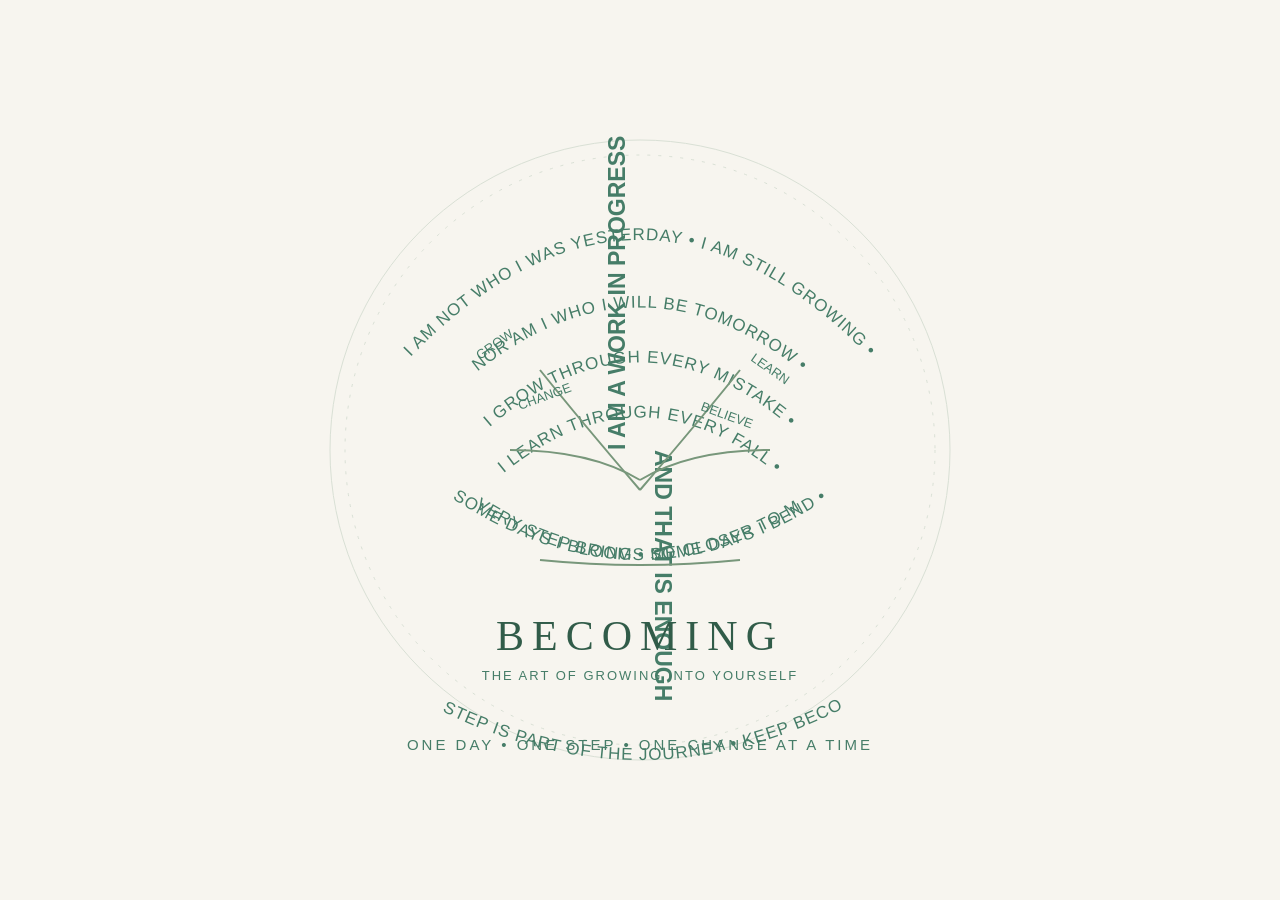
==== LE6-1.html @ 78dbe9c6 "Rename LE6.1.html to LE6-1.html" ====
<!DOCTYPE html>
<html lang="en">
<head>
<meta charset="UTF-8">
<title>Becoming - SVG Text Art</title>

<style>
body {
    margin: 0;
    background: #f7f5ef;
    display: flex;
    justify-content: center;
    align-items: center;
    min-height: 100vh;
    font-family: Arial, sans-serif;
}

svg {
    max-width: 100%;
    height: auto;
}

text {
    font-family: Arial, sans-serif;
    fill: #467d68;
}

.title {
    font-family: Georgia, serif;
    font-size: 42px;
    letter-spacing: 8px;
    fill: #315c49;
}

.poem {
    font-size: 17px;
    letter-spacing: 1px;
}

.small {
    font-size: 13px;
    letter-spacing: 2px;
}

</style>
</head>

<body>

<svg width="900" height="780" viewBox="0 0 900 780"
xmlns="http://www.w3.org/2000/svg">

<defs>

    <!-- Tree canopy text paths -->
    <path id="branch1" d="M190 330 Q450 30 710 330"/>
    <path id="branch2" d="M230 365 Q450 130 670 365"/>
    <path id="branch3" d="M270 395 Q450 210 630 395"/>
    <path id="branch4" d="M300 425 Q450 290 600 425"/>

    <!-- Lower canopy -->
    <path id="lower1" d="M250 430 Q450 570 650 430"/>
    <path id="lower2" d="M290 450 Q450 550 610 450"/>

    <!-- Ground / roots -->
    <path id="roots" d="M250 650 Q450 750 650 650"/>

</defs>

<circle cx="450" cy="390" r="310"
fill="none" stroke="#d9e0d5" stroke-width="1"/>

<circle cx="450" cy="390" r="295"
fill="none" stroke="#d9e0d5" stroke-width="1"
stroke-dasharray="3 8"/>

<g class="poem">

<text>
<textPath href="#branch1" startOffset="50%"
text-anchor="middle">
I AM NOT WHO I WAS YESTERDAY • I AM STILL GROWING •
</textPath>
</text>

<text>
<textPath href="#branch2" startOffset="50%"
text-anchor="middle">
NOR AM I WHO I WILL BE TOMORROW •
</textPath>
</text>

<text>
<textPath href="#branch3" startOffset="50%"
text-anchor="middle">
I GROW THROUGH EVERY MISTAKE •
</textPath>
</text>

<text>
<textPath href="#branch4" startOffset="50%"
text-anchor="middle">
I LEARN THROUGH EVERY FALL •
</textPath>
</text>

<text>
<textPath href="#lower1" startOffset="50%"
text-anchor="middle">
SOME DAYS I BLOOM • SOME DAYS I BEND •
</textPath>
</text>

<text>
<textPath href="#lower2" startOffset="50%"
text-anchor="middle">
BUT EVERY STEP BRINGS ME CLOSER TO MYSELF
</textPath>
</text>

</g>

<g fill="#315c49">

<text x="435" y="390" font-size="23"
font-weight="bold" transform="rotate(-90 435 390)">
I AM A WORK IN PROGRESS
</text>

<text x="465" y="390" font-size="23"
font-weight="bold" transform="rotate(90 465 390)">
AND THAT IS ENOUGH
</text>

</g>


<g fill="none" stroke="#78977b"
stroke-width="2">

<path d="M450 430 Q390 360 350 310"/>
<path d="M450 430 Q510 360 550 310"/>
<path d="M450 420 Q400 390 320 390"/>
<path d="M450 420 Q500 390 580 390"/>

</g>


<g fill="#719579" font-size="13">

<text x="290" y="300" transform="rotate(-35 290 300)">GROW</text>
<text x="560" y="300" transform="rotate(35 560 300)">LEARN</text>
<text x="330" y="350" transform="rotate(-20 330 350)">CHANGE</text>
<text x="510" y="350" transform="rotate(20 510 350)">BELIEVE</text>

</g>


<g class="poem">

<text>
<textPath href="#roots" startOffset="50%"
text-anchor="middle">
EVERY STEP IS PART OF THE JOURNEY • KEEP BECOMING •
</textPath>
</text>

</g>


<path d="M350 500 Q450 510 550 500"
stroke="#78977b" stroke-width="2" fill="none"/>


<text x="450" y="590"
text-anchor="middle" class="title">
BECOMING
</text>

<text x="450" y="620"
text-anchor="middle" class="small">
THE ART OF GROWING INTO YOURSELF
</text>

<text x="450" y="690"
text-anchor="middle"
font-size="15" letter-spacing="3"
fill="#78977b">
ONE DAY • ONE STEP • ONE CHANGE AT A TIME
</text>

</svg>

</body>
</html>
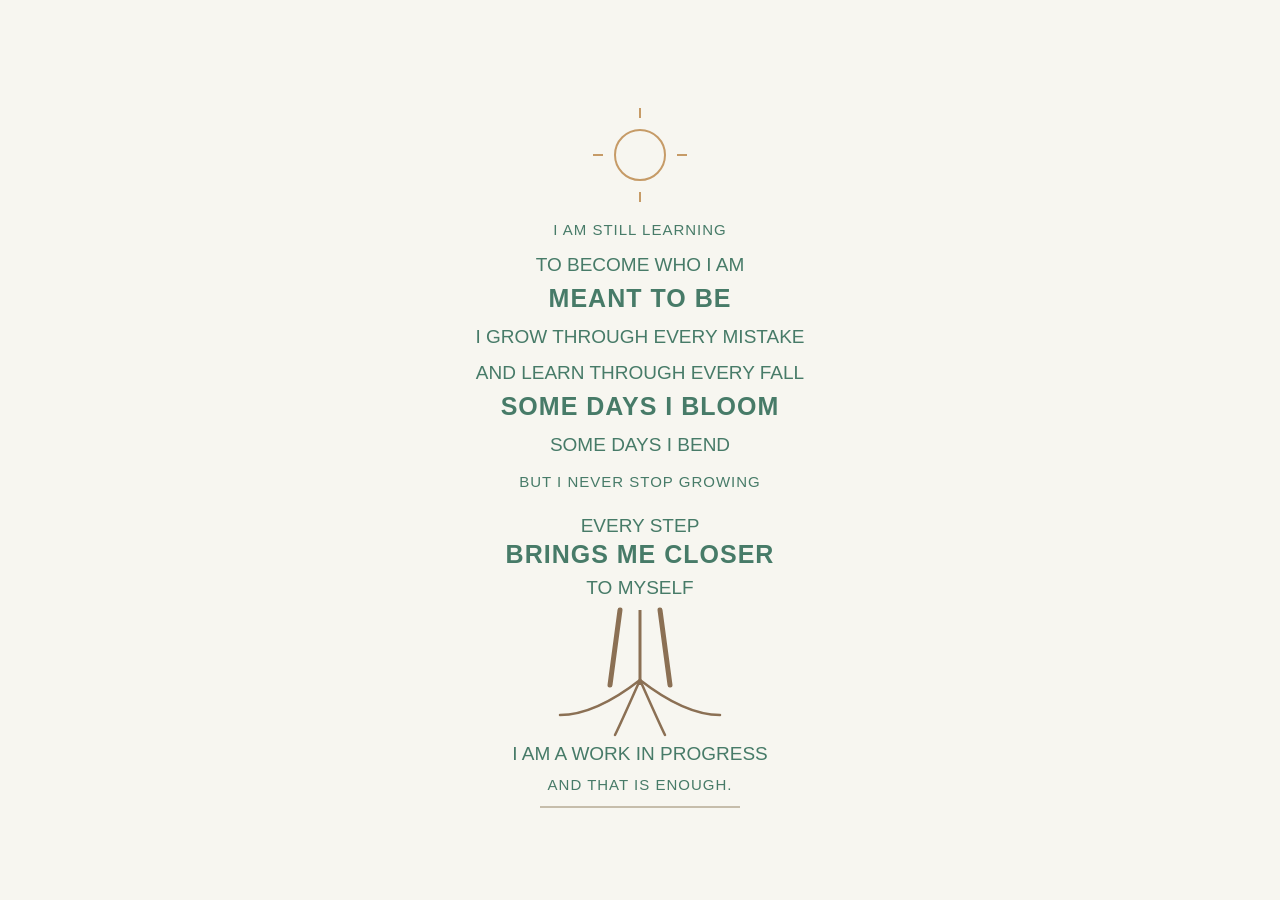
==== commit c5d59e67: "Update LE6-1.html" ====
--- a/LE6-1.html
+++ b/LE6-1.html
@@ -3,46 +3,50 @@
 <html lang="en">
 <head>
 <meta charset="UTF-8">
+<meta name="viewport" content="width=device-width, initial-scale=1.0">
 <title>Becoming - SVG Text Art</title>
 
 <style>
-body {
-    margin: 0;
-    background: #f7f5ef;
-    display: flex;
-    justify-content: center;
-    align-items: center;
-    min-height: 100vh;
-    font-family: Arial, sans-serif;
-}
+    body {
+        margin: 0;
+        background: #f7f6f0;
+        display: flex;
+        justify-content: center;
+        align-items: center;
+        min-height: 100vh;
+        font-family: Arial, sans-serif;
+    }
 
-svg {
-    max-width: 100%;
-    height: auto;
-}
+    svg {
+        max-width: 100%;
+        height: auto;
+    }
 
-text {
-    font-family: Arial, sans-serif;
-    fill: #467d68;
-}
+    .poem {
+        fill: #477b68;
+        text-anchor: middle;
+        font-family: Arial, sans-serif;
+    }
 
-.title {
-    font-family: Georgia, serif;
-    font-size: 42px;
-    letter-spacing: 8px;
-    fill: #315c49;
-}
+    .large {
+        font-size: 25px;
+        font-weight: bold;
+        letter-spacing: 1px;
+    }
 
-.poem {
-    font-size: 17px;
-    letter-spacing: 1px;
-}
+    .medium {
+        font-size: 19px;
+    }
 
-.small {
-    font-size: 13px;
-    letter-spacing: 2px;
-}
+    .small {
+        font-size: 15px;
+        letter-spacing: 1px;
+    }
 
+    .tiny {
+        font-size: 12px;
+        letter-spacing: 2px;
+    }
 </style>
 </head>
 
@@ -51,144 +55,109 @@
 <svg width="900" height="780" viewBox="0 0 900 780"
 xmlns="http://www.w3.org/2000/svg">
 
-<defs>
+<!-- Background -->
+<rect width="900" height="780" fill="#f7f6f0"/>
 
-    <!-- Tree canopy text paths -->
-    <path id="branch1" d="M190 330 Q450 30 710 330"/>
-    <path id="branch2" d="M230 365 Q450 130 670 365"/>
-    <path id="branch3" d="M270 395 Q450 210 630 395"/>
-    <path id="branch4" d="M300 425 Q450 290 600 425"/>
+<!-- Small sun -->
+<circle cx="450" cy="95" r="25"
+fill="none" stroke="#c69b67" stroke-width="2"/>
 
-    <!-- Lower canopy -->
-    <path id="lower1" d="M250 430 Q450 570 650 430"/>
-    <path id="lower2" d="M290 450 Q450 550 610 450"/>
+<path d="M450 58 V48 M450 132 V142
+M413 95 H403 M487 95 H497"
+stroke="#c69b67" stroke-width="2"/>
 
-    <!-- Ground / roots -->
-    <path id="roots" d="M250 650 Q450 750 650 650"/>
-
-</defs>
-
-<circle cx="450" cy="390" r="310"
-fill="none" stroke="#d9e0d5" stroke-width="1"/>
-
-<circle cx="450" cy="390" r="295"
-fill="none" stroke="#d9e0d5" stroke-width="1"
-stroke-dasharray="3 8"/>
+<!-- TREE CANOPY: POEM TEXT -->
 
 <g class="poem">
 
-<text>
-<textPath href="#branch1" startOffset="50%"
-text-anchor="middle">
-I AM NOT WHO I WAS YESTERDAY • I AM STILL GROWING •
-</textPath>
-</text>
+    <text x="450" y="175" class="small">
+        I AM STILL LEARNING
+    </text>
 
-<text>
-<textPath href="#branch2" startOffset="50%"
-text-anchor="middle">
-NOR AM I WHO I WILL BE TOMORROW •
-</textPath>
-</text>
+    <text x="450" y="211" class="medium">
+        TO BECOME WHO I AM
+    </text>
 
-<text>
-<textPath href="#branch3" startOffset="50%"
-text-anchor="middle">
-I GROW THROUGH EVERY MISTAKE •
-</textPath>
-</text>
+    <text x="450" y="247" class="large">
+        MEANT TO BE
+    </text>
 
-<text>
-<textPath href="#branch4" startOffset="50%"
-text-anchor="middle">
-I LEARN THROUGH EVERY FALL •
-</textPath>
-</text>
+    <text x="450" y="283" class="medium">
+        I GROW THROUGH EVERY MISTAKE
+    </text>
 
-<text>
-<textPath href="#lower1" startOffset="50%"
-text-anchor="middle">
-SOME DAYS I BLOOM • SOME DAYS I BEND •
-</textPath>
-</text>
+    <text x="450" y="319" class="medium">
+        AND LEARN THROUGH EVERY FALL
+    </text>
 
-<text>
-<textPath href="#lower2" startOffset="50%"
-text-anchor="middle">
-BUT EVERY STEP BRINGS ME CLOSER TO MYSELF
-</textPath>
-</text>
+    <text x="450" y="355" class="large">
+        SOME DAYS I BLOOM
+    </text>
+
+    <text x="450" y="391" class="medium">
+        SOME DAYS I BEND
+    </text>
+
+    <text x="450" y="427" class="small">
+        BUT I NEVER STOP GROWING
+    </text>
 
 </g>
 
-<g fill="#315c49">
+<!-- Tree trunk: poem continues -->
 
-<text x="435" y="390" font-size="23"
-font-weight="bold" transform="rotate(-90 435 390)">
-I AM A WORK IN PROGRESS
-</text>
+<g class="poem">
 
-<text x="465" y="390" font-size="23"
-font-weight="bold" transform="rotate(90 465 390)">
-AND THAT IS ENOUGH
-</text>
+    <text x="450" y="472" class="medium">
+        EVERY STEP
+    </text>
+
+    <text x="450" y="503" class="large">
+        BRINGS ME CLOSER
+    </text>
+
+    <text x="450" y="534" class="medium">
+        TO MYSELF
+    </text>
 
 </g>
 
+<!-- Tree trunk illustration -->
+<path d="M430 550 L420 625
+M470 550 L480 625"
+fill="none" stroke="#8b7054" stroke-width="5"
+stroke-linecap="round"/>
 
-<g fill="none" stroke="#78977b"
-stroke-width="2">
+<path d="M450 550 V625"
+stroke="#8b7054" stroke-width="3"/>
 
-<path d="M450 430 Q390 360 350 310"/>
-<path d="M450 430 Q510 360 550 310"/>
-<path d="M450 420 Q400 390 320 390"/>
-<path d="M450 420 Q500 390 580 390"/>
+<!-- Roots -->
+<g fill="none" stroke="#8b7054"
+stroke-width="2.5" stroke-linecap="round">
+
+    <path d="M450 620 Q405 655 370 655"/>
+    <path d="M450 620 Q495 655 530 655"/>
+    <path d="M450 620 Q430 665 425 675"/>
+    <path d="M450 620 Q470 665 475 675"/>
 
 </g>
 
+<!-- Final poem -->
+<g class="poem">
 
-<g fill="#719579" font-size="13">
+    <text x="450" y="700" class="medium">
+        I AM A WORK IN PROGRESS
+    </text>
 
-<text x="290" y="300" transform="rotate(-35 290 300)">GROW</text>
-<text x="560" y="300" transform="rotate(35 560 300)">LEARN</text>
-<text x="330" y="350" transform="rotate(-20 330 350)">CHANGE</text>
-<text x="510" y="350" transform="rotate(20 510 350)">BELIEVE</text>
+    <text x="450" y="730" class="small">
+        AND THAT IS ENOUGH.
+    </text>
 
 </g>
 
-
-<g class="poem">
-
-<text>
-<textPath href="#roots" startOffset="50%"
-text-anchor="middle">
-EVERY STEP IS PART OF THE JOURNEY • KEEP BECOMING •
-</textPath>
-</text>
-
-</g>
-
-
-<path d="M350 500 Q450 510 550 500"
-stroke="#78977b" stroke-width="2" fill="none"/>
-
-
-<text x="450" y="590"
-text-anchor="middle" class="title">
-BECOMING
-</text>
-
-<text x="450" y="620"
-text-anchor="middle" class="small">
-THE ART OF GROWING INTO YOURSELF
-</text>
-
-<text x="450" y="690"
-text-anchor="middle"
-font-size="15" letter-spacing="3"
-fill="#78977b">
-ONE DAY • ONE STEP • ONE CHANGE AT A TIME
-</text>
+<!-- Small ground line -->
+<path d="M350 747 H550"
+stroke="#b6aa95" stroke-width="1.5"/>
 
 </svg>
 
